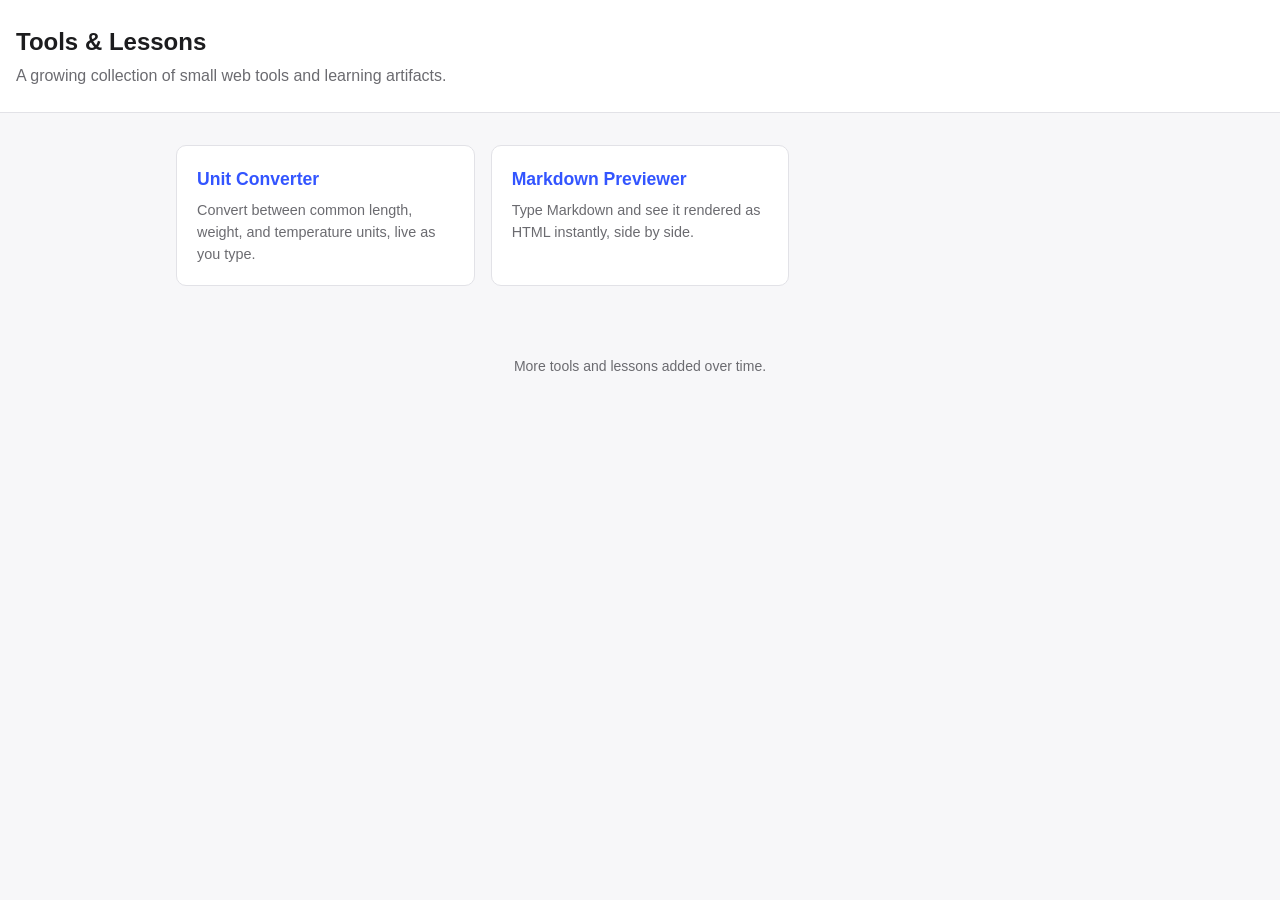
==== index.html @ 003c36f0 "Add phase-one tools portal: Unit Converter and Markdown Previewer Sets up a growing collection patte" ====
<!doctype html>
<html lang="en">
<head>
  <meta charset="utf-8">
  <meta name="viewport" content="width=device-width, initial-scale=1">
  <title>Tools &amp; Lessons</title>
  <link rel="stylesheet" href="assets/styles.css">
</head>
<body>
  <header class="site-header">
    <h1>Tools &amp; Lessons</h1>
    <p>A growing collection of small web tools and learning artifacts.</p>
  </header>

  <main>
    <div class="card-grid">
      <a class="card" href="tools/unit-converter/index.html">
        <h2>Unit Converter</h2>
        <p>Convert between common length, weight, and temperature units, live as you type.</p>
      </a>
      <a class="card" href="tools/markdown-previewer/index.html">
        <h2>Markdown Previewer</h2>
        <p>Type Markdown and see it rendered as HTML instantly, side by side.</p>
      </a>
    </div>
  </main>

  <footer class="site-footer">
    <p>More tools and lessons added over time.</p>
  </footer>
</body>
</html>
---- assets/styles.css ----
:root {
  --color-bg: #f7f7f9;
  --color-surface: #ffffff;
  --color-text: #1c1c1e;
  --color-muted: #6b6b70;
  --color-accent: #3355ff;
  --color-border: #e2e2e7;
  --radius: 10px;
  --spacing: 1rem;
}

* {
  box-sizing: border-box;
}

body {
  margin: 0;
  font-family: -apple-system, BlinkMacSystemFont, "Segoe UI", Helvetica, Arial, sans-serif;
  background: var(--color-bg);
  color: var(--color-text);
  line-height: 1.5;
}

header.site-header {
  padding: 1.5rem var(--spacing);
  border-bottom: 1px solid var(--color-border);
  background: var(--color-surface);
}

header.site-header h1 {
  margin: 0 0 0.25rem 0;
  font-size: 1.5rem;
}

header.site-header p {
  margin: 0;
  color: var(--color-muted);
}

main {
  max-width: 960px;
  margin: 0 auto;
  padding: 2rem var(--spacing);
}

footer.site-footer {
  text-align: center;
  padding: 1.5rem var(--spacing);
  color: var(--color-muted);
  font-size: 0.875rem;
}

.card-grid {
  display: grid;
  grid-template-columns: repeat(auto-fill, minmax(240px, 1fr));
  gap: 1rem;
}

.card {
  display: block;
  background: var(--color-surface);
  border: 1px solid var(--color-border);
  border-radius: var(--radius);
  padding: 1.25rem;
  text-decoration: none;
  color: inherit;
  transition: box-shadow 0.15s ease, transform 0.15s ease;
}

.card:hover,
.card:focus-visible {
  box-shadow: 0 4px 14px rgba(0, 0, 0, 0.08);
  transform: translateY(-2px);
}

.card h2 {
  margin: 0 0 0.5rem 0;
  font-size: 1.1rem;
  color: var(--color-accent);
}

.card p {
  margin: 0;
  color: var(--color-muted);
  font-size: 0.9rem;
}

.back-link {
  display: inline-block;
  margin-bottom: 1.5rem;
  color: var(--color-accent);
  text-decoration: none;
  font-size: 0.9rem;
}

.back-link:hover {
  text-decoration: underline;
}

.tool-panel {
  background: var(--color-surface);
  border: 1px solid var(--color-border);
  border-radius: var(--radius);
  padding: 1.5rem;
}

label {
  display: block;
  font-size: 0.85rem;
  color: var(--color-muted);
  margin-bottom: 0.25rem;
}

input,
select,
textarea {
  font: inherit;
  padding: 0.5rem;
  border: 1px solid var(--color-border);
  border-radius: 6px;
  background: var(--color-bg);
  color: var(--color-text);
  width: 100%;
}
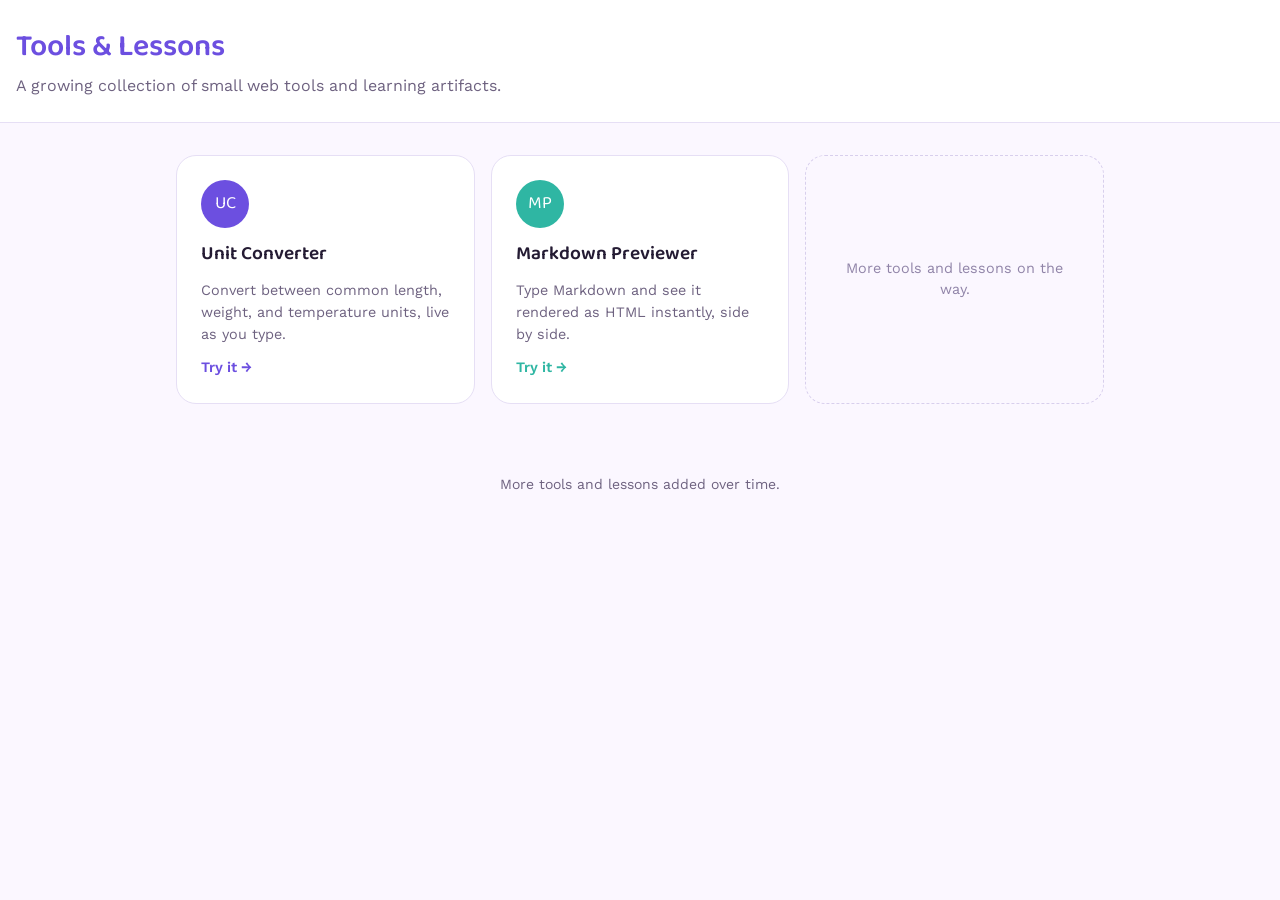
==== commit 6f0836c3: "Apply Playful Learning visual design to the portal Adopts the chosen design concept: lavender backgr" ====
--- a/index.html
+++ b/index.html
@@ -4,6 +4,8 @@
   <meta charset="utf-8">
   <meta name="viewport" content="width=device-width, initial-scale=1">
   <title>Tools &amp; Lessons</title>
+  <link rel="preconnect" href="https://fonts.googleapis.com">
+  <link rel="stylesheet" href="https://fonts.googleapis.com/css2?family=Baloo+2:wght@500;600&family=Work+Sans:wght@400;600&display=swap">
   <link rel="stylesheet" href="assets/styles.css">
 </head>
 <body>
@@ -15,13 +17,20 @@
   <main>
     <div class="card-grid">
       <a class="card" href="tools/unit-converter/index.html">
+        <div class="card-icon">UC</div>
         <h2>Unit Converter</h2>
         <p>Convert between common length, weight, and temperature units, live as you type.</p>
+        <span class="card-link">Try it &rarr;</span>
       </a>
       <a class="card" href="tools/markdown-previewer/index.html">
+        <div class="card-icon card-icon--alt">MP</div>
         <h2>Markdown Previewer</h2>
         <p>Type Markdown and see it rendered as HTML instantly, side by side.</p>
+        <span class="card-link" style="color: var(--color-accent-alt);">Try it &rarr;</span>
       </a>
+      <div class="card card-more">
+        <p>More tools and lessons&nbsp;on the way.</p>
+      </div>
     </div>
   </main>
 
--- a/assets/styles.css
+++ b/assets/styles.css
@@ -1,11 +1,14 @@
 :root {
-  --color-bg: #f7f7f9;
+  --color-bg: #fbf7ff;
   --color-surface: #ffffff;
-  --color-text: #1c1c1e;
-  --color-muted: #6b6b70;
-  --color-accent: #3355ff;
-  --color-border: #e2e2e7;
-  --radius: 10px;
+  --color-text: #241b33;
+  --color-muted: #6e6280;
+  --color-accent: #6c4fe0;
+  --color-accent-alt: #2fb6a3;
+  --color-border: #e6dff5;
+  --font-display: "Baloo 2", sans-serif;
+  --font-body: "Work Sans", sans-serif;
+  --radius: 20px;
   --spacing: 1rem;
 }
 
@@ -15,7 +18,7 @@
 
 body {
   margin: 0;
-  font-family: -apple-system, BlinkMacSystemFont, "Segoe UI", Helvetica, Arial, sans-serif;
+  font-family: var(--font-body);
   background: var(--color-bg);
   color: var(--color-text);
   line-height: 1.5;
@@ -29,7 +32,10 @@
 
 header.site-header h1 {
   margin: 0 0 0.25rem 0;
-  font-size: 1.5rem;
+  font-family: var(--font-display);
+  font-weight: 600;
+  font-size: 1.9rem;
+  color: var(--color-accent);
 }
 
 header.site-header p {
@@ -57,11 +63,13 @@
 }
 
 .card {
-  display: block;
+  display: flex;
+  flex-direction: column;
+  gap: 0.75rem;
   background: var(--color-surface);
   border: 1px solid var(--color-border);
   border-radius: var(--radius);
-  padding: 1.25rem;
+  padding: 1.5rem;
   text-decoration: none;
   color: inherit;
   transition: box-shadow 0.15s ease, transform 0.15s ease;
@@ -69,14 +77,33 @@
 
 .card:hover,
 .card:focus-visible {
-  box-shadow: 0 4px 14px rgba(0, 0, 0, 0.08);
+  box-shadow: 0 8px 20px rgba(108, 79, 224, 0.12);
   transform: translateY(-2px);
 }
 
+.card-icon {
+  display: flex;
+  align-items: center;
+  justify-content: center;
+  width: 48px;
+  height: 48px;
+  border-radius: 50%;
+  background: var(--color-accent);
+  color: #ffffff;
+  font-family: var(--font-display);
+  font-size: 1.1rem;
+}
+
+.card-icon--alt {
+  background: var(--color-accent-alt);
+}
+
 .card h2 {
-  margin: 0 0 0.5rem 0;
-  font-size: 1.1rem;
-  color: var(--color-accent);
+  margin: 0;
+  font-family: var(--font-display);
+  font-weight: 600;
+  font-size: 1.2rem;
+  color: var(--color-text);
 }
 
 .card p {
@@ -85,12 +112,33 @@
   font-size: 0.9rem;
 }
 
+.card-link {
+  margin-top: auto;
+  font-size: 0.9rem;
+  font-weight: 600;
+  color: var(--color-accent);
+}
+
+.card-more {
+  display: flex;
+  align-items: center;
+  justify-content: center;
+  text-align: center;
+  border: 1px dashed #d8cfed;
+  background: transparent;
+}
+
+.card-more p {
+  color: #9084a8;
+}
+
 .back-link {
   display: inline-block;
   margin-bottom: 1.5rem;
   color: var(--color-accent);
   text-decoration: none;
   font-size: 0.9rem;
+  font-weight: 600;
 }
 
 .back-link:hover {
@@ -100,7 +148,7 @@
 .tool-panel {
   background: var(--color-surface);
   border: 1px solid var(--color-border);
-  border-radius: var(--radius);
+  border-radius: 16px;
   padding: 1.5rem;
 }
 
